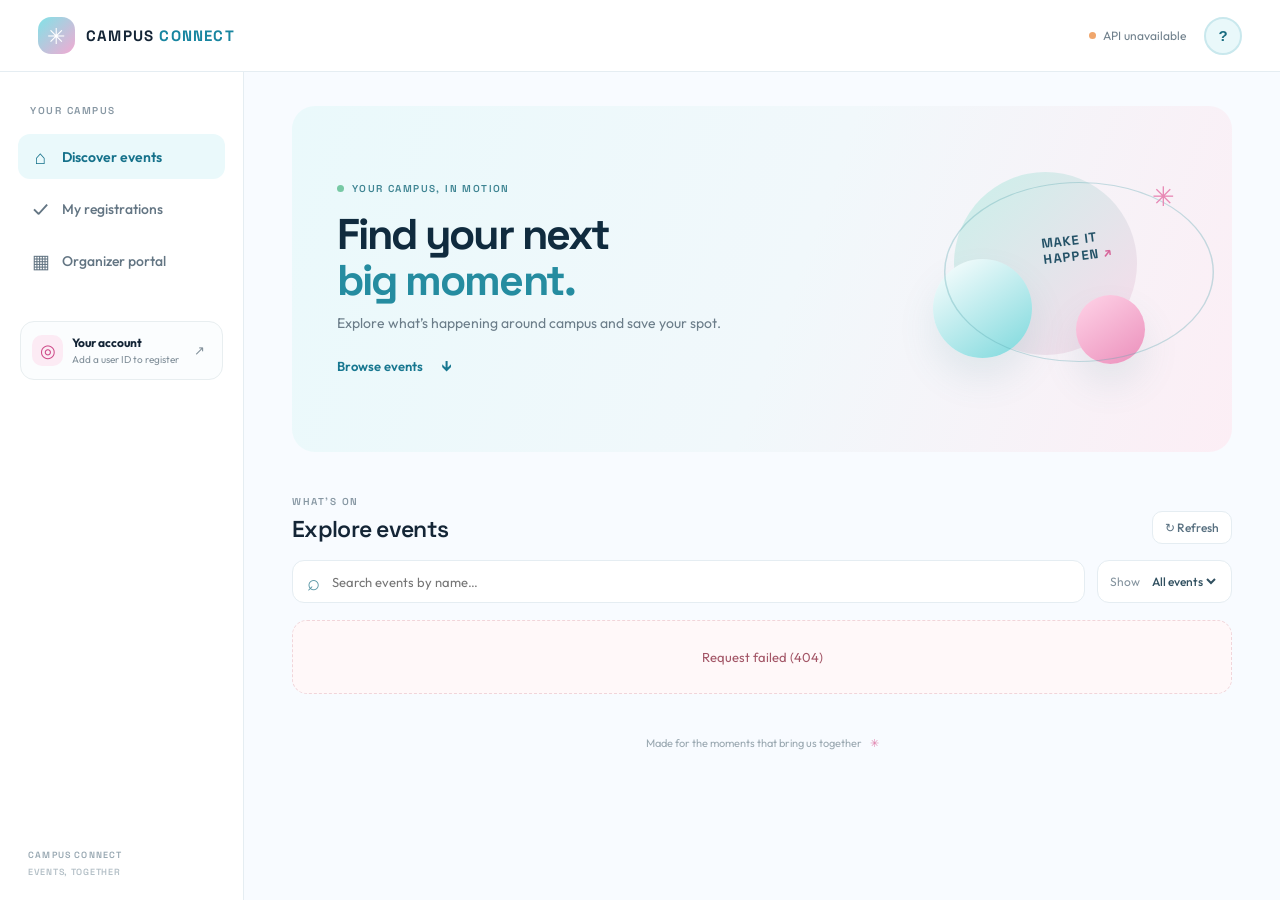
==== frontend/index.html @ 18841518 "Include frontend source and design assets" ====
<!doctype html>
<html lang="en">
<head>
  <meta charset="utf-8">
  <meta name="viewport" content="width=device-width,initial-scale=1">
  <meta name="theme-color" content="#f8fbff">
  <title>Campus Connect</title>
  <link rel="preconnect" href="https://fonts.googleapis.com">
  <link href="https://fonts.googleapis.com/css2?family=Outfit:wght@400;500;600;700&family=Space+Grotesk:wght@500;600;700&display=swap" rel="stylesheet">
  <link rel="stylesheet" href="./styles.css">
  <script defer src="./config.js"></script>
  <script defer src="./app.js"></script>
</head>
<body>
  <header class="topbar"><a class="brand" href="#discover" aria-label="Campus Connect home"><span class="brand-mark">✳</span><span>CAMPUS <b>CONNECT</b></span></a><div class="top-actions"><span id="connection" class="connection"><i></i> Connecting</span><button id="identity-button" class="avatar" title="Set your user ID">?</button></div></header>
  <aside class="sidebar"><div><p class="eyebrow">YOUR CAMPUS</p><nav aria-label="Main navigation"><a href="#discover" data-view="discover" class="nav-link active"><span>⌂</span> Discover events</a><a href="#registered" data-view="registered" class="nav-link"><span>✓</span> My registrations</a><a href="#organizer" data-view="organizer" class="nav-link"><span>▦</span> Organizer portal</a></nav><div class="identity-card"><span class="identity-icon">◎</span><div><strong>Your account</strong><small id="identity-label">Add a user ID to register</small></div><button id="edit-identity" aria-label="Set user ID">↗</button></div></div><div class="side-foot">CAMPUS CONNECT <span>EVENTS, TOGETHER</span></div></aside>
  <main class="main"><div class="content">
    <section id="view-discover" class="view">
      <div class="hero"><div class="hero-copy"><span class="kicker"><i></i> YOUR CAMPUS, IN MOTION</span><h1>Find your next<br><em>big moment.</em></h1><p>Explore what’s happening around campus and save your spot.</p><a class="hero-link" href="#event-list">Browse events <span>↓</span></a></div><div class="hero-art" aria-hidden="true"><div class="sun"></div><div class="orb orb-one"></div><div class="orb orb-two"></div><div class="art-note">MAKE IT<br>HAPPEN <b>↗</b></div><div class="art-line"></div><span class="art-star">✳</span></div></div>
      <div class="section-heading" id="event-list"><div><span class="eyebrow">WHAT’S ON</span><h2>Explore events</h2></div><button class="quiet-button" id="refresh-events">↻ <span>Refresh</span></button></div>
      <div class="toolbar"><label class="search"><span>⌕</span><input id="search" type="search" placeholder="Search events by name…" aria-label="Search events"></label><label class="filter"><span>Show</span><select id="status-filter"><option value="">All events</option><option value="open">Open</option><option value="active">Active</option><option value="published">Published</option></select></label></div>
      <div id="events" class="event-grid" aria-live="polite"></div>
    </section>
    <section id="view-registered" class="view hidden"><div class="page-heading"><span class="eyebrow">YOUR CAMPUS JOURNEY</span><h1>My registrations</h1><p>Events you’ve signed up for, all in one place.</p></div><div id="registrations" class="stack" aria-live="polite"></div></section>
    <section id="view-organizer" class="view hidden"><div class="page-heading"><span class="eyebrow">ORGANIZER TOOLS</span><h1>Attendee lookup</h1><p>Choose one of your events to view its registered attendees.</p></div><div class="panel organizer-panel"><label>Organizer ID<input id="organizer-id" placeholder="Organizer UUID" autocomplete="off"></label><label>Event<select id="organizer-event"><option value="">Load events first</option></select></label><button class="button primary" id="load-attendees">View attendees <span>→</span></button></div><div id="attendees" class="stack" aria-live="polite"></div><p class="hint">The API checks that this ID belongs to the selected event’s organizer.</p></section>
    <footer>Made for the moments that bring us together <span>✳</span></footer>
  </div></main>
  <dialog id="identity-dialog"><form method="dialog" id="identity-form"><button class="dialog-close" value="cancel" aria-label="Close">×</button><span class="eyebrow">CAMPUS CONNECT</span><h2>Set your account ID</h2><p>Use the UUID for your user record. The API uses it to create and find registrations.</p><label>User ID<input id="user-id" placeholder="xxxxxxxx-xxxx-xxxx-xxxx-xxxxxxxxxxxx" autocomplete="off" required></label><div class="dialog-actions"><button class="button secondary" value="cancel">Cancel</button><button class="button primary" id="save-identity" value="default">Save ID <span>→</span></button></div></form></dialog>
  <div id="toast" class="toast" role="status" aria-live="polite"></div>
</body>
</html>
---- frontend/styles.css ----
:root{font-family:Outfit, sans-serif;color:#142536;background:#f8fbff;font-synthesis:none;--ink:#142536;--muted:#70808c;--cyan:#72d8e7;--pink:#f39bc6;--line:#e5edf2;--surface:#fff;--navy:#112638}*{box-sizing:border-box}body{margin:0;min-height:100vh}.topbar{height:72px;background:#ffffffed;backdrop-filter:blur(16px);border-bottom:1px solid var(--line);display:flex;align-items:center;justify-content:space-between;padding:0 38px;position:sticky;top:0;z-index:5}.brand{display:flex;align-items:center;gap:11px;color:var(--ink);font:700 15px 'Space Grotesk',sans-serif;letter-spacing:.08em;text-decoration:none}.brand b{color:#1885a0}.brand-mark{display:grid;place-items:center;width:37px;height:37px;border-radius:13px;background:linear-gradient(135deg,#81e3e7,#f3a9d2);color:white;font-size:22px}.top-actions{display:flex;align-items:center;gap:18px}.connection{font-size:12px;color:var(--muted);display:flex;align-items:center;gap:7px}.connection i,.kicker i{width:7px;height:7px;background:#77c9a4;border-radius:50%}.connection.offline i{background:#f0a66c}.avatar{border:2px solid #c9e8ed;background:#e9f8fa;color:#176c80;border-radius:50%;width:38px;height:38px;font-weight:700;font-size:15px;cursor:pointer}.sidebar{position:fixed;left:0;top:72px;bottom:0;width:244px;background:#fff;border-right:1px solid var(--line);padding:32px 18px 22px;display:flex;flex-direction:column;justify-content:space-between}.eyebrow{font:600 10px 'Space Grotesk',sans-serif;letter-spacing:.15em;color:#8797a3}.sidebar .eyebrow{padding:0 12px;margin:0 0 17px}.sidebar nav{display:grid;gap:7px}.nav-link{height:45px;padding:0 13px;border-radius:12px;color:#637583;display:flex;align-items:center;gap:12px;text-decoration:none;font-size:14px;font-weight:500}.nav-link span{font-size:19px;width:19px;text-align:center}.nav-link:hover,.nav-link.active{background:#eaf9fb;color:#16728b}.nav-link.active{font-weight:600}.identity-card{margin:38px 2px 0;padding:13px 11px;border:1px solid #e8eef0;background:#fbfdfe;border-radius:14px;display:flex;align-items:center;gap:9px}.identity-icon{width:31px;height:31px;border-radius:10px;background:#fcebf4;color:#ce4b89;display:grid;place-items:center;font-size:18px}.identity-card strong,.identity-card small{display:block}.identity-card strong{font-size:12px}.identity-card small{margin-top:3px;color:#82909a;font-size:10px;max-width:130px;overflow:hidden;text-overflow:ellipsis}.identity-card button{margin-left:auto;border:0;background:none;color:#82909a;cursor:pointer}.side-foot{font:600 9px 'Space Grotesk',sans-serif;letter-spacing:.13em;color:#97a7b1;padding:0 10px}.side-foot span{display:block;margin-top:5px;letter-spacing:.08em;color:#b4c0c7}.main{margin-left:244px}.content{max-width:1190px;margin:auto;padding:34px 48px 22px}.hero{min-height:300px;border-radius:23px;background:linear-gradient(110deg,#eaf9fb 0%,#f1f8fb 53%,#fceef5 100%);padding:38px 45px;display:flex;align-items:center;justify-content:space-between;overflow:hidden;position:relative}.hero-copy{position:relative;z-index:2}.kicker{display:flex;align-items:center;gap:8px;color:#3e8492;font:600 10px 'Space Grotesk',sans-serif;letter-spacing:.14em}.hero h1,.page-heading h1{font:700 43px/1.08 'Space Grotesk',sans-serif;letter-spacing:-.045em;margin:17px 0 10px;color:#102b3e}.hero h1 em{font-style:normal;color:#258ca0}.hero p,.page-heading p{color:#6b7d89;margin:0;font-size:14px}.hero-link{display:inline-flex;gap:18px;align-items:center;margin-top:23px;text-decoration:none;color:#177790;font-size:13px;font-weight:600}.hero-link span{font-size:17px}.hero-art{height:270px;width:42%;align-self:flex-end;position:relative}.sun{position:absolute;width:183px;height:183px;border-radius:50%;right:50px;top:28px;background:linear-gradient(135deg,#c5f0e9,#f9d8e9);opacity:.9}.orb{position:absolute;border-radius:50%;box-shadow:0 20px 36px #508c9a20}.orb-one{height:99px;width:99px;right:155px;top:115px;background:linear-gradient(145deg,#fff,#7bd8dc)}.orb-two{height:69px;width:69px;right:42px;top:151px;background:linear-gradient(145deg,#ffd4e8,#eb8fbb)}.art-note{position:absolute;right:75px;top:88px;z-index:1;font:700 13px/1.25 'Space Grotesk',sans-serif;letter-spacing:.1em;color:#245267;transform:rotate(-7deg)}.art-note b{color:#d6659a}.art-line{position:absolute;right:18px;top:38px;width:180px;height:180px;border:1px solid #58a4ad55;border-radius:50%;transform:scaleX(1.5) rotate(-30deg)}.art-star{position:absolute;top:35px;right:12px;color:#e889b5;font-size:27px}.section-heading{display:flex;justify-content:space-between;align-items:end;margin:37px 0 16px}.section-heading h2{margin:5px 0 0;font:600 23px 'Space Grotesk',sans-serif;letter-spacing:-.03em}.quiet-button{border:1px solid var(--line);background:#fff;border-radius:10px;padding:8px 12px;color:#587080;cursor:pointer;font:500 12px Outfit}.toolbar{display:flex;gap:12px;margin-bottom:17px}.search{height:43px;display:flex;align-items:center;gap:10px;border:1px solid var(--line);background:#fff;border-radius:12px;padding:0 14px;flex:1;color:#5795a4}.search span{font-size:22px}.search input{border:0;outline:0;background:none;width:100%;font:400 13px Outfit;color:var(--ink)}.filter{height:43px;background:#fff;border:1px solid var(--line);border-radius:12px;padding:0 12px;display:flex;align-items:center;gap:8px;color:#84939e;font-size:12px}.filter select{border:0;outline:0;color:#315060;background:transparent;font:500 12px Outfit}.event-grid{display:grid;grid-template-columns:repeat(3,minmax(0,1fr));gap:16px}.event-card{border:1px solid var(--line);background:#fff;border-radius:16px;padding:18px;min-height:191px;display:flex;flex-direction:column;justify-content:space-between;box-shadow:0 3px 13px #31546a05;transition:transform .2s,box-shadow .2s}.event-card:hover{transform:translateY(-2px);box-shadow:0 12px 25px #31546a12}.event-card-top{display:flex;justify-content:space-between;align-items:center}.event-symbol{width:36px;height:36px;border-radius:11px;background:#e8f8fa;display:grid;place-items:center;color:#24889a;font-size:17px}.status{font:600 10px 'Space Grotesk',sans-serif;text-transform:capitalize;border-radius:20px;padding:6px 9px;background:#eef8f1;color:#438464}.status.closed{background:#f4f1ef;color:#947c6c}.event-card h3{font:600 17px/1.3 'Space Grotesk',sans-serif;margin:14px 0 5px;overflow-wrap:anywhere}.event-meta{font-size:12px;color:#7a8b96}.event-foot{display:flex;justify-content:space-between;align-items:center;margin-top:18px;padding-top:13px;border-top:1px solid #f0f3f5}.event-foot small{color:#81909a;font-size:11px}.button{border:0;border-radius:10px;padding:10px 14px;font:600 12px Outfit;cursor:pointer;transition:filter .15s,transform .15s}.button:hover{filter:brightness(.97);transform:translateY(-1px)}.button.primary{background:#1b839a;color:#fff}.button.secondary{background:#eff5f7;color:#43606e}.button:disabled{opacity:.48;cursor:not-allowed;transform:none}.event-foot .button{padding:8px 12px}.page-heading{padding:22px 0 24px}.page-heading h1{font-size:34px;margin:9px 0}.stack{display:grid;gap:12px}.registration,.attendee,.panel{background:#fff;border:1px solid var(--line);border-radius:15px;padding:19px}.registration{display:flex;align-items:center;gap:15px}.registration .event-symbol{flex:none}.registration-info{flex:1;min-width:0}.registration h3{margin:0 0 5px;font:600 16px 'Space Grotesk',sans-serif;overflow-wrap:anywhere}.registration p{margin:0;color:#80909a;font-size:12px}.registration time{font-size:11px;color:#95a2aa}.organizer-panel{display:grid;grid-template-columns:1fr 1fr auto;gap:13px;align-items:end}.organizer-panel label,#identity-form label{display:grid;gap:7px;font-size:12px;font-weight:600;color:#536a78}.organizer-panel input,.organizer-panel select,#identity-form input{border:1px solid #dfe8ed;border-radius:10px;padding:11px 12px;background:#fbfdfe;outline:none;font:400 12px Outfit;color:var(--ink);min-width:0}.organizer-panel input:focus,.organizer-panel select:focus,#identity-form input:focus{border-color:#68c7d3;box-shadow:0 0 0 3px #dff5f5}.organizer-panel select{height:40px}.attendee{display:flex;align-items:center;justify-content:space-between}.attendee strong{font-size:13px}.attendee small{color:#82909a}.hint{color:#8b99a2;font-size:11px;margin:12px 3px}footer{display:flex;justify-content:center;gap:8px;padding:42px 0 10px;color:#9aa8b1;font-size:11px}footer span{color:#df80ac}.empty,.loading,.error-box{grid-column:1/-1;padding:28px;border:1px dashed #dce7eb;border-radius:15px;text-align:center;color:#82919a;font-size:13px;background:#ffffffa6}.error-box{border-color:#f1d5da;color:#a35667;background:#fff8f9}.hidden{display:none!important}dialog{border:0;border-radius:18px;padding:0;width:min(440px,calc(100% - 32px));box-shadow:0 25px 100px #14253638;color:var(--ink)}dialog::backdrop{background:#12283b65;backdrop-filter:blur(4px)}#identity-form{padding:30px;position:relative}#identity-form h2{font:600 23px 'Space Grotesk',sans-serif;margin:12px 0 7px}#identity-form p{font-size:13px;line-height:1.6;color:#71818b;margin:0 0 21px}#identity-form label{margin-bottom:18px}.dialog-close{position:absolute;right:17px;top:14px;border:0;background:none;font-size:25px;color:#83929a;cursor:pointer}.dialog-actions{display:flex;justify-content:flex-end;gap:9px}.toast{position:fixed;bottom:24px;left:50%;transform:translate(-50%,20px);opacity:0;pointer-events:none;z-index:10;background:#132b3d;color:#fff;padding:12px 18px;border-radius:11px;box-shadow:0 9px 30px #12283b30;font-size:12px;transition:.22s}.toast.show{opacity:1;transform:translate(-50%,0)}
@media(max-width:1050px){.content{padding:28px}.event-grid{grid-template-columns:repeat(2,minmax(0,1fr))}.hero-art{width:38%}.hero{padding-left:32px}}@media(max-width:740px){.topbar{height:62px;padding:0 17px}.brand{font-size:13px}.connection{font-size:0}.sidebar{top:auto;bottom:0;width:100%;height:64px;padding:6px 8px;background:#fffffff2;border-right:0;border-top:1px solid var(--line);z-index:5}.sidebar>div:first-child{display:contents}.sidebar .eyebrow,.identity-card,.side-foot{display:none}.sidebar nav{display:grid;grid-template-columns:repeat(3,1fr);gap:3px}.nav-link{height:50px;flex-direction:column;justify-content:center;gap:1px;padding:3px;font-size:10px;border-radius:10px}.nav-link span{font-size:17px}.main{margin:0 0 64px}.content{padding:18px 16px}.hero{min-height:267px;padding:26px 22px}.hero h1{font-size:34px}.hero p{font-size:12px;max-width:210px;line-height:1.5}.hero-art{position:absolute;right:-41px;bottom:-32px;width:50%;height:190px;opacity:.67}.sun{width:130px;height:130px;right:56px;top:18px}.orb-one{width:69px;height:69px;right:138px;top:82px}.orb-two{width:52px;height:52px;right:39px;top:102px}.art-note{top:63px;right:70px;font-size:10px}.art-line{width:130px;height:130px;top:14px}.section-heading{margin-top:29px}.section-heading h2{font-size:21px}.event-grid{grid-template-columns:1fr;gap:11px}.event-card{min-height:174px;padding:16px}.toolbar{gap:7px}.filter{padding:0 8px;gap:4px}.filter select{max-width:82px}.page-heading{padding-top:14px}.page-heading h1{font-size:30px}.organizer-panel{grid-template-columns:1fr}.organizer-panel .button{width:100%}.registration{align-items:flex-start;padding:15px}.registration time{display:none}footer{padding:34px 0 10px}.quiet-button span{display:none}}
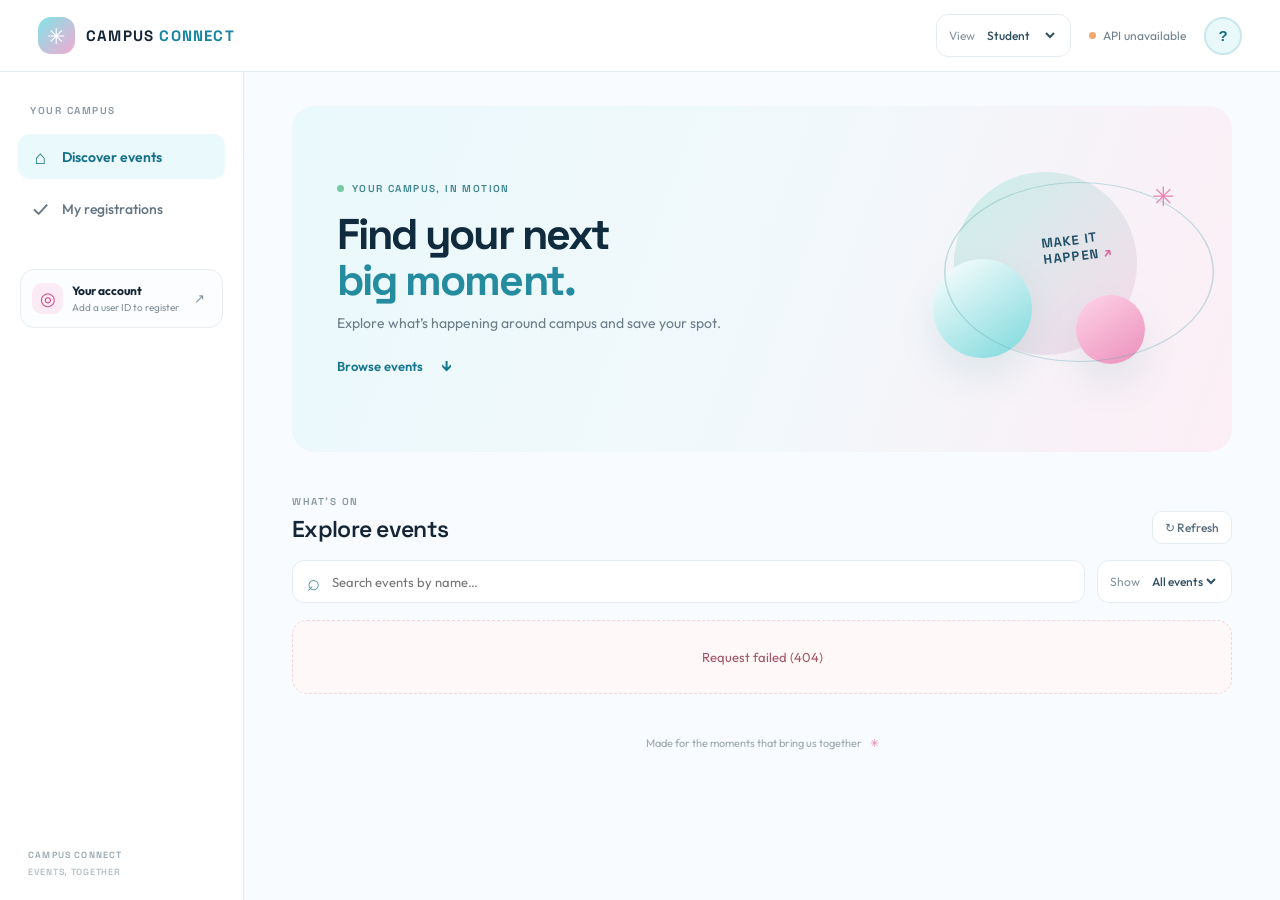
==== commit 19d29cc2: "Add student view and allow upcoming registration Co-authored-by: Copilot <223556219+Copilot@users.no" ====
--- a/frontend/index.html
+++ b/frontend/index.html
@@ -12,8 +12,8 @@
   <script defer src="./app.js"></script>
 </head>
 <body>
-  <header class="topbar"><a class="brand" href="#discover" aria-label="Campus Connect home"><span class="brand-mark">✳</span><span>CAMPUS <b>CONNECT</b></span></a><div class="top-actions"><span id="connection" class="connection"><i></i> Connecting</span><button id="identity-button" class="avatar" title="Set your user ID">?</button></div></header>
-  <aside class="sidebar"><div><p class="eyebrow">YOUR CAMPUS</p><nav aria-label="Main navigation"><a href="#discover" data-view="discover" class="nav-link active"><span>⌂</span> Discover events</a><a href="#registered" data-view="registered" class="nav-link"><span>✓</span> My registrations</a><a href="#organizer" data-view="organizer" class="nav-link"><span>▦</span> Organizer portal</a></nav><div class="identity-card"><span class="identity-icon">◎</span><div><strong>Your account</strong><small id="identity-label">Add a user ID to register</small></div><button id="edit-identity" aria-label="Set user ID">↗</button></div></div><div class="side-foot">CAMPUS CONNECT <span>EVENTS, TOGETHER</span></div></aside>
+  <header class="topbar"><a class="brand" href="#discover" aria-label="Campus Connect home"><span class="brand-mark">✳</span><span>CAMPUS <b>CONNECT</b></span></a><div class="top-actions"><label class="filter view-mode"><span>View</span><select id="view-mode" aria-label="Viewing mode"><option value="student">Student</option><option value="organizer">Organizer</option></select></label><span id="connection" class="connection"><i></i> Connecting</span><button id="identity-button" class="avatar" title="Set your user ID">?</button></div></header>
+  <aside class="sidebar"><div><p class="eyebrow">YOUR CAMPUS</p><nav aria-label="Main navigation"><a href="#discover" data-view="discover" class="nav-link active"><span>⌂</span> Discover events</a><a href="#registered" data-view="registered" class="nav-link"><span>✓</span> My registrations</a><a href="#organizer" data-view="organizer" class="nav-link hidden"><span>▦</span> Organizer portal</a></nav><div class="identity-card"><span class="identity-icon">◎</span><div><strong>Your account</strong><small id="identity-label">Add a user ID to register</small></div><button id="edit-identity" aria-label="Set user ID">↗</button></div></div><div class="side-foot">CAMPUS CONNECT <span>EVENTS, TOGETHER</span></div></aside>
   <main class="main"><div class="content">
     <section id="view-discover" class="view">
       <div class="hero"><div class="hero-copy"><span class="kicker"><i></i> YOUR CAMPUS, IN MOTION</span><h1>Find your next<br><em>big moment.</em></h1><p>Explore what’s happening around campus and save your spot.</p><a class="hero-link" href="#event-list">Browse events <span>↓</span></a></div><div class="hero-art" aria-hidden="true"><div class="sun"></div><div class="orb orb-one"></div><div class="orb orb-two"></div><div class="art-note">MAKE IT<br>HAPPEN <b>↗</b></div><div class="art-line"></div><span class="art-star">✳</span></div></div>
